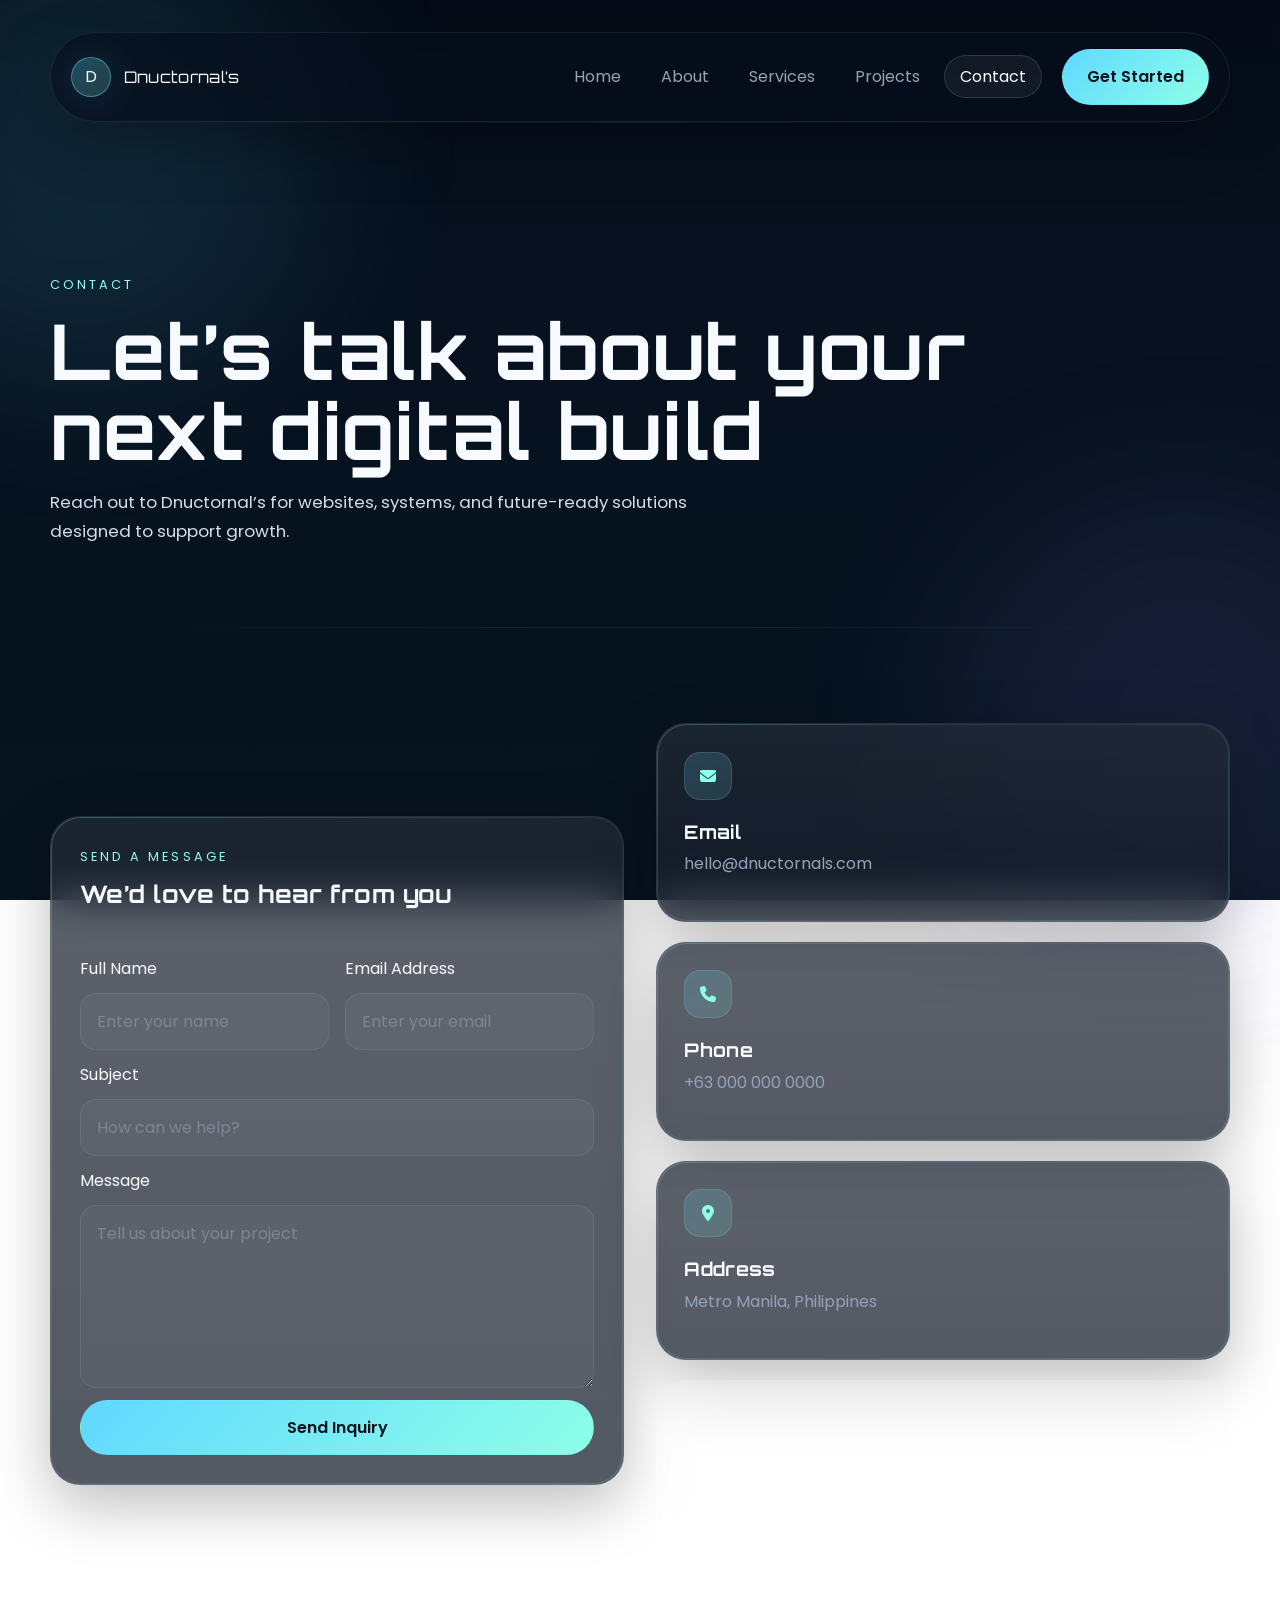
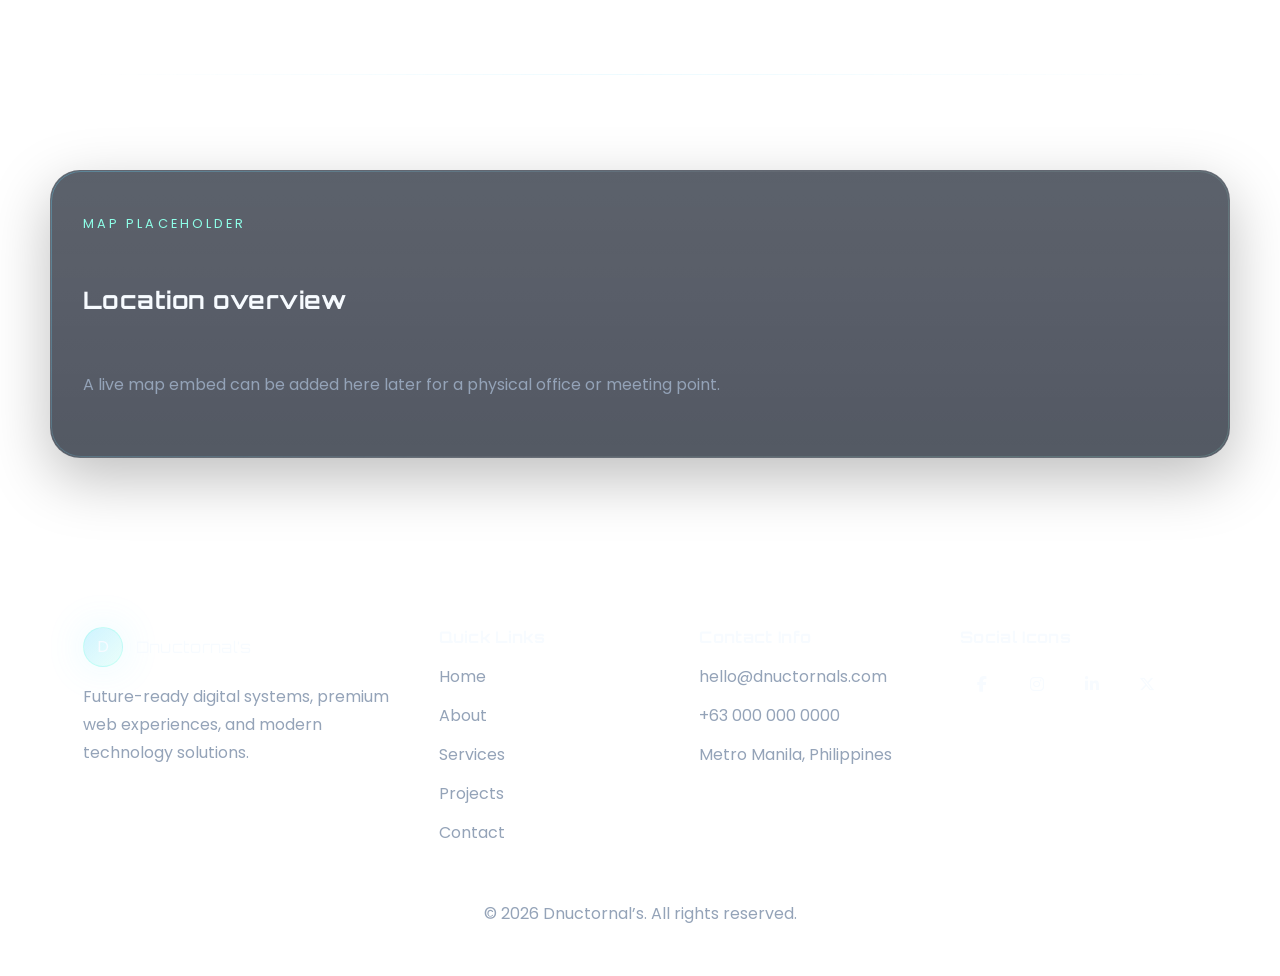
==== contact.html @ 12afb89a "first commit" ====
<!DOCTYPE html>
<html lang="en">
<head>
  <meta charset="UTF-8">
  <meta name="viewport" content="width=device-width, initial-scale=1.0">
  <meta name="description" content="Contact Dnuctornal’s for future-ready web, system, and digital technology solutions.">
  <title>Contact | Dnuctornal’s</title>
  <link rel="preconnect" href="https://fonts.googleapis.com">
  <link rel="preconnect" href="https://fonts.gstatic.com" crossorigin>
  <link href="https://fonts.googleapis.com/css2?family=Orbitron:wght@500;600;700;800&family=Poppins:wght@300;400;500;600;700&display=swap" rel="stylesheet">
  <link rel="stylesheet" href="https://cdnjs.cloudflare.com/ajax/libs/font-awesome/6.5.2/css/all.min.css" crossorigin="anonymous" referrerpolicy="no-referrer">
  <link rel="stylesheet" href="css/style.css">
</head>
<body data-page="contact">
  <div class="site-shell">
    <header class="site-header">
      <nav class="navbar container" aria-label="Primary">
        <a class="brand" href="index.html" aria-label="Dnuctornal’s home">
          <span class="brand-mark">D</span>
          <span class="brand-text">Dnuctornal’s</span>
        </a>
        <button class="nav-toggle" type="button" aria-expanded="false" aria-controls="nav-menu" aria-label="Open menu">
          <span></span>
          <span></span>
          <span></span>
        </button>
        <div class="nav-menu" id="nav-menu">
          <ul class="nav-links">
            <li><a href="index.html" data-nav="home">Home</a></li>
            <li><a href="about.html" data-nav="about">About</a></li>
            <li><a href="services.html" data-nav="services">Services</a></li>
            <li><a href="projects.html" data-nav="projects">Projects</a></li>
            <li><a href="contact.html" data-nav="contact">Contact</a></li>
          </ul>
          <a class="btn btn-primary nav-cta" href="contact.html">Get Started</a>
        </div>
      </nav>
    </header>

    <main>
      <section class="page-hero section">
        <div class="container" data-reveal>
          <p class="eyebrow">Contact</p>
          <h1>Let’s talk about your next digital build</h1>
          <p class="page-intro">
            Reach out to Dnuctornal’s for websites, systems, and future-ready solutions designed to support growth.
          </p>
        </div>
      </section>

      <section class="section">
        <div class="container contact-layout">
          <div class="glass-card contact-panel" data-reveal>
            <div class="section-heading align-left">
              <p class="eyebrow">Send a Message</p>
              <h2>We’d love to hear from you</h2>
            </div>
            <form class="contact-form">
              <div class="form-grid">
                <label>
                  Full Name
                  <input type="text" name="name" placeholder="Enter your name">
                </label>
                <label>
                  Email Address
                  <input type="email" name="email" placeholder="Enter your email">
                </label>
              </div>
              <label>
                Subject
                <input type="text" name="subject" placeholder="How can we help?">
              </label>
              <label>
                Message
                <textarea name="message" rows="6" placeholder="Tell us about your project"></textarea>
              </label>
              <button class="btn btn-primary" type="submit">Send Inquiry</button>
            </form>
          </div>

          <div class="contact-aside">
            <article class="glass-card contact-card" data-reveal>
              <i class="fa-solid fa-envelope"></i>
              <h3>Email</h3>
              <p><a href="mailto:hello@dnuctornals.com">hello@dnuctornals.com</a></p>
            </article>
            <article class="glass-card contact-card" data-reveal>
              <i class="fa-solid fa-phone"></i>
              <h3>Phone</h3>
              <p><a href="tel:+630000000000">+63 000 000 0000</a></p>
            </article>
            <article class="glass-card contact-card" data-reveal>
              <i class="fa-solid fa-location-dot"></i>
              <h3>Address</h3>
              <p>Metro Manila, Philippines</p>
            </article>
            <article class="glass-card contact-card" data-reveal>
              <i class="fa-solid fa-share-nodes"></i>
              <h3>Social Media</h3>
              <div class="social-links">
                <a href="#" aria-label="Facebook"><i class="fa-brands fa-facebook-f"></i></a>
                <a href="#" aria-label="Instagram"><i class="fa-brands fa-instagram"></i></a>
                <a href="#" aria-label="LinkedIn"><i class="fa-brands fa-linkedin-in"></i></a>
                <a href="#" aria-label="X"><i class="fa-brands fa-x-twitter"></i></a>
              </div>
            </article>
          </div>
        </div>
      </section>

      <section class="section">
        <div class="container">
          <div class="glass-card map-placeholder" data-reveal>
            <p class="eyebrow">Map Placeholder</p>
            <h2>Location overview</h2>
            <p>
              A live map embed can be added here later for a physical office or meeting point.
            </p>
          </div>
        </div>
      </section>
    </main>

    <footer class="site-footer">
      <div class="container footer-grid">
        <div>
          <a class="brand footer-brand" href="index.html">
            <span class="brand-mark">D</span>
            <span class="brand-text">Dnuctornal’s</span>
          </a>
          <p class="footer-copy">
            Future-ready digital systems, premium web experiences, and modern technology solutions.
          </p>
        </div>
        <div>
          <h3>Quick Links</h3>
          <ul class="footer-links">
            <li><a href="index.html">Home</a></li>
            <li><a href="about.html">About</a></li>
            <li><a href="services.html">Services</a></li>
            <li><a href="projects.html">Projects</a></li>
            <li><a href="contact.html">Contact</a></li>
          </ul>
        </div>
        <div>
          <h3>Contact Info</h3>
          <ul class="footer-links">
            <li><a href="mailto:hello@dnuctornals.com">hello@dnuctornals.com</a></li>
            <li><a href="tel:+630000000000">+63 000 000 0000</a></li>
            <li>Metro Manila, Philippines</li>
          </ul>
        </div>
        <div>
          <h3>Social Icons</h3>
          <div class="social-links">
            <a href="#" aria-label="Facebook"><i class="fa-brands fa-facebook-f"></i></a>
            <a href="#" aria-label="Instagram"><i class="fa-brands fa-instagram"></i></a>
            <a href="#" aria-label="LinkedIn"><i class="fa-brands fa-linkedin-in"></i></a>
            <a href="#" aria-label="X"><i class="fa-brands fa-x-twitter"></i></a>
          </div>
        </div>
      </div>
      <div class="container footer-bottom">
        <p>&copy; 2026 Dnuctornal’s. All rights reserved.</p>
      </div>
    </footer>
  </div>

  <script src="js/script.js"></script>
</body>
</html>
---- css/style.css ----
:root {
  --bg-primary: #07111f;
  --bg-secondary: #0e1a2e;
  --bg-tertiary: #13243a;
  --bg-panel: rgba(10, 18, 34, 0.72);
  --bg-panel-strong: rgba(7, 14, 28, 0.84);
  --accent-blue: #60d8ff;
  --accent-cyan: #8effe8;
  --accent-gold: #ffd29d;
  --accent-violet: #9c88ff;
  --text-primary: #f7fbff;
  --text-secondary: #d4deea;
  --text-muted: #94a3b8;
  --border-soft: rgba(255, 255, 255, 0.08);
  --border-strong: rgba(96, 216, 255, 0.3);
  --shadow-soft: 0 20px 60px rgba(0, 0, 0, 0.26);
  --shadow-glow: 0 0 40px rgba(96, 216, 255, 0.16);
  --radius-lg: 30px;
  --radius-md: 22px;
  --radius-sm: 16px;
  --container: 1180px;
  --transition: 260ms ease;
  --section-padding: 6rem;
}

*,
*::before,
*::after {
  box-sizing: border-box;
}

html {
  scroll-behavior: smooth;
}

body {
  margin: 0;
  font-family: "Poppins", sans-serif;
  color: var(--text-primary);
  min-height: 100vh;
  background:
    radial-gradient(circle at 12% 12%, rgba(142, 255, 232, 0.08), transparent 0 24%),
    radial-gradient(circle at 88% 12%, rgba(156, 136, 255, 0.12), transparent 0 26%),
    radial-gradient(circle at 60% 92%, rgba(255, 210, 157, 0.06), transparent 0 20%),
    linear-gradient(180deg, #040b16 0%, #07111f 30%, #07131f 100%);
  background-attachment: fixed;
}

body.menu-open {
  overflow: hidden;
}

body.is-scrolled .site-header {
  padding-top: 0.5rem;
}

a {
  color: inherit;
  text-decoration: none;
}

img {
  max-width: 100%;
  display: block;
}

button,
input,
textarea {
  font: inherit;
}

p,
li {
  color: var(--text-muted);
  line-height: 1.75;
}

h1,
h2,
h3,
h4,
.brand-text,
.display-font {
  font-family: "Orbitron", sans-serif;
  letter-spacing: 0.02em;
}

h1,
h2,
h3,
h4,
p {
  margin-top: 0;
}

.site-shell {
  position: relative;
  overflow: clip;
  isolation: isolate;
}

.site-shell::before,
.site-shell::after {
  content: "";
  position: fixed;
  width: 30rem;
  height: 30rem;
  border-radius: 50%;
  filter: blur(90px);
  pointer-events: none;
  z-index: -3;
  opacity: 0.8;
}

.site-shell::before {
  top: -6rem;
  left: -10rem;
  background: rgba(96, 216, 255, 0.14);
}

.site-shell::after {
  right: -9rem;
  bottom: -4rem;
  background: rgba(156, 136, 255, 0.12);
}

.site-bg {
  position: fixed;
  inset: 0;
  pointer-events: none;
  z-index: -2;
  overflow: hidden;
}

.site-bg::before,
.site-bg::after {
  content: "";
  position: absolute;
  inset: 0;
}

.site-bg::before {
  background:
    linear-gradient(rgba(255, 255, 255, 0.028) 1px, transparent 1px),
    linear-gradient(90deg, rgba(255, 255, 255, 0.028) 1px, transparent 1px);
  background-size: 88px 88px;
  mask-image: linear-gradient(180deg, rgba(255, 255, 255, 0.42), transparent 78%);
  opacity: 0.35;
}

.site-bg::after {
  background: linear-gradient(180deg, rgba(255, 255, 255, 0.03), transparent);
  mix-blend-mode: screen;
  opacity: 0.16;
}

.site-noise,
.site-glow {
  position: absolute;
  inset: 0;
}

.site-noise {
  background-image:
    linear-gradient(transparent 96%, rgba(255, 255, 255, 0.03) 100%),
    linear-gradient(90deg, rgba(255, 255, 255, 0.025), transparent 30%, rgba(255, 255, 255, 0.018) 70%, transparent);
  background-size: 100% 4px, 220px 100%;
  opacity: 0.18;
}

.site-glow {
  background:
    radial-gradient(circle at 18% 24%, rgba(142, 255, 232, 0.14), transparent 20%),
    radial-gradient(circle at 78% 18%, rgba(96, 216, 255, 0.13), transparent 22%),
    radial-gradient(circle at 58% 70%, rgba(255, 210, 157, 0.08), transparent 20%);
}

.mesh-glow {
  position: absolute;
  width: var(--glow-size, 18rem);
  height: var(--glow-size, 18rem);
  top: var(--glow-top, auto);
  left: var(--glow-left, auto);
  right: var(--glow-right, auto);
  bottom: var(--glow-bottom, auto);
  border-radius: 50%;
  background: radial-gradient(circle, var(--glow-color, rgba(96, 216, 255, 0.18)), transparent 66%);
  filter: blur(14px);
  opacity: 0.95;
  will-change: transform;
}

.container {
  width: min(calc(100% - 2rem), var(--container));
  margin: 0 auto;
}

.section {
  position: relative;
  padding: var(--section-padding) 0;
}

.section::before {
  content: "";
  position: absolute;
  top: 0;
  left: 50%;
  width: min(100%, 1100px);
  height: 1px;
  transform: translateX(-50%);
  background: linear-gradient(90deg, transparent, rgba(96, 216, 255, 0.16), transparent);
  opacity: 0.7;
}

.section-alt {
  background: linear-gradient(180deg, rgba(255, 255, 255, 0.03), rgba(255, 255, 255, 0));
}

.section-atmosphere {
  position: relative;
  isolation: isolate;
}

.section-atmosphere::after {
  content: "";
  position: absolute;
  inset: 12% 5% auto;
  height: 70%;
  border-radius: 40px;
  background: linear-gradient(180deg, rgba(255, 255, 255, 0.025), transparent);
  border: 1px solid rgba(255, 255, 255, 0.05);
  opacity: 0.55;
  z-index: -1;
}

.page-accent-about .section-atmosphere::after {
  background:
    radial-gradient(circle at 20% 20%, rgba(255, 210, 157, 0.08), transparent 24%),
    linear-gradient(180deg, rgba(255, 255, 255, 0.03), transparent);
}

.page-accent-services .section-atmosphere::after {
  background:
    radial-gradient(circle at 80% 18%, rgba(142, 255, 232, 0.08), transparent 22%),
    linear-gradient(180deg, rgba(255, 255, 255, 0.03), transparent);
}

.page-accent-projects .section-atmosphere::after {
  background:
    radial-gradient(circle at 50% 20%, rgba(156, 136, 255, 0.1), transparent 24%),
    linear-gradient(180deg, rgba(255, 255, 255, 0.03), transparent);
}

.page-accent-contact .section-atmosphere::after {
  background:
    radial-gradient(circle at 15% 24%, rgba(96, 216, 255, 0.08), transparent 22%),
    linear-gradient(180deg, rgba(255, 255, 255, 0.03), transparent);
}

.eyebrow {
  margin: 0 0 0.9rem;
  color: var(--accent-cyan);
  font-size: 0.8rem;
  letter-spacing: 0.24em;
  text-transform: uppercase;
}

.section-heading {
  position: relative;
  max-width: 44rem;
  margin: 0 auto 3rem;
  text-align: center;
}

.section-heading.align-left {
  margin-left: 0;
  margin-right: 0;
  text-align: left;
}

.section-heading h2,
.page-hero h1,
.hero h1 {
  margin-bottom: 1rem;
  line-height: 1.05;
}

.section-heading p:last-child,
.page-intro,
.hero-description {
  color: var(--text-secondary);
}

.page-hero {
  padding-top: 9.5rem;
  padding-bottom: 4rem;
  overflow: hidden;
}

.page-hero h1 {
  max-width: 16ch;
  font-size: clamp(2.7rem, 6vw, 4.9rem);
}

.page-intro {
  max-width: 44rem;
  font-size: 1.05rem;
}

.hero {
  position: relative;
  padding-top: 7rem;
  padding-bottom: 3rem;
  min-height: calc(100vh - 5rem);
}

.hero-grid-overlay,
.hero-atmosphere,
.page-hero-atmosphere {
  position: absolute;
  inset: 0;
  pointer-events: none;
  overflow: hidden;
}

.hero-grid-overlay {
  inset: 5rem 0 0;
}

.hero-atmosphere::before,
.page-hero-atmosphere::before,
.hero-atmosphere::after,
.page-hero-atmosphere::after {
  content: "";
  position: absolute;
  border-radius: 50%;
  filter: blur(40px);
}

.hero-atmosphere::before,
.page-hero-atmosphere::before {
  width: 22rem;
  height: 22rem;
  top: 10%;
  left: 6%;
  background: rgba(142, 255, 232, 0.16);
}

.hero-atmosphere::after,
.page-hero-atmosphere::after {
  width: 30rem;
  height: 30rem;
  right: -4rem;
  top: 12%;
  background: rgba(156, 136, 255, 0.12);
}

.grid-line,
.grid-node,
.hero-beam,
.hero-ring {
  position: absolute;
}

.grid-line {
  height: 1px;
  background: linear-gradient(90deg, transparent, rgba(96, 216, 255, 0.2), transparent);
  box-shadow: 0 0 18px rgba(96, 216, 255, 0.12);
}

.grid-line-one {
  top: 18%;
  left: 4%;
  width: 36rem;
  transform: rotate(-11deg);
}

.grid-line-two {
  top: 32%;
  right: 5%;
  width: 24rem;
  transform: rotate(12deg);
}

.grid-line-three {
  bottom: 16%;
  left: 22%;
  width: 32rem;
  transform: rotate(4deg);
}

.grid-node {
  width: 0.9rem;
  height: 0.9rem;
  border-radius: 50%;
  background: radial-gradient(circle, rgba(142, 255, 232, 1), rgba(142, 255, 232, 0.2) 60%, transparent 70%);
  box-shadow: 0 0 18px rgba(142, 255, 232, 0.26);
  animation: floatPulse 7s ease-in-out infinite;
}

.grid-node-one {
  top: 24%;
  left: 20%;
}

.grid-node-two {
  top: 52%;
  left: 46%;
  animation-delay: 1.5s;
}

.grid-node-three {
  right: 16%;
  bottom: 18%;
  animation-delay: 2.4s;
}

.hero-beam {
  width: 26rem;
  height: 26rem;
  border-radius: 50%;
  border: 1px solid rgba(255, 255, 255, 0.06);
  opacity: 0.42;
}

.hero-beam-one {
  top: 4%;
  right: 10%;
  transform: rotate(16deg);
}

.hero-beam-two {
  width: 18rem;
  height: 18rem;
  bottom: 14%;
  left: 12%;
}

.hero-ring {
  inset: auto;
  width: 42rem;
  height: 42rem;
  left: 50%;
  top: 50%;
  transform: translate(-50%, -50%);
  border-radius: 50%;
  border: 1px solid rgba(255, 255, 255, 0.04);
  opacity: 0.4;
}

.hero-grid,
.split-layout,
.contact-layout,
.hero-command-grid,
.project-card,
.story-layout,
.contact-console {
  display: grid;
  grid-template-columns: repeat(2, minmax(0, 1fr));
  gap: 2rem;
  align-items: center;
}

.hero-copy,
.hero-visual,
.project-card,
.project-content {
  min-width: 0;
}

.hero-copy {
  position: relative;
  z-index: 1;
}

.hero-copy h1 {
  font-size: clamp(3rem, 6.6vw, 5.8rem);
  margin-bottom: 0.8rem;
  max-width: 100%;
}

.hero-tagline {
  color: var(--text-primary);
  font-size: clamp(1.1rem, 3vw, 1.45rem);
  margin-bottom: 1.2rem;
}

.hero-description {
  max-width: 38rem;
  font-size: 1.02rem;
}

.hero-actions {
  display: flex;
  flex-wrap: wrap;
  gap: 1rem;
  margin-top: 2rem;
}

.btn {
  position: relative;
  display: inline-flex;
  align-items: center;
  justify-content: center;
  gap: 0.6rem;
  min-height: 3.25rem;
  padding: 0.9rem 1.5rem;
  border-radius: 999px;
  border: 1px solid transparent;
  font-weight: 600;
  overflow: hidden;
  transition: transform var(--transition), box-shadow var(--transition), border-color var(--transition), background var(--transition), color var(--transition);
}

.btn::before {
  content: "";
  position: absolute;
  inset: 0;
  background: linear-gradient(120deg, transparent, rgba(255, 255, 255, 0.28), transparent);
  transform: translateX(-120%);
  transition: transform 500ms ease;
}

.btn:hover::before,
.btn:focus-visible::before {
  transform: translateX(120%);
}

.btn:hover,
.btn:focus-visible {
  transform: translateY(-2px);
  box-shadow: 0 16px 34px rgba(0, 0, 0, 0.24), 0 0 28px rgba(142, 255, 232, 0.16);
}

.btn-primary {
  background: linear-gradient(135deg, var(--accent-blue), var(--accent-cyan));
  color: #04121d;
}

.btn-secondary {
  background: rgba(255, 255, 255, 0.03);
  border-color: var(--border-strong);
  color: var(--text-primary);
}

.pill-row,
.chip-row {
  display: flex;
  flex-wrap: wrap;
  gap: 0.8rem;
}

.status-pill,
.metric-chip {
  display: inline-flex;
  align-items: center;
  min-height: 2.1rem;
  padding: 0.45rem 0.8rem;
  border-radius: 999px;
  border: 1px solid rgba(96, 216, 255, 0.2);
  background: rgba(255, 255, 255, 0.03);
  color: var(--text-primary);
  font-size: 0.84rem;
}

.status-pill::before {
  content: "";
  width: 0.55rem;
  height: 0.55rem;
  margin-right: 0.5rem;
  border-radius: 50%;
  background: var(--accent-cyan);
  box-shadow: 0 0 14px rgba(142, 255, 232, 0.45);
}

.glass-card,
.spotlight-card,
.dashboard-card,
.accent-panel {
  position: relative;
  background: linear-gradient(180deg, rgba(255, 255, 255, 0.08), rgba(255, 255, 255, 0.03));
  background-color: var(--bg-panel);
  border: 1px solid var(--border-soft);
  backdrop-filter: blur(20px);
  -webkit-backdrop-filter: blur(20px);
  border-radius: var(--radius-lg);
  box-shadow: var(--shadow-soft);
}

.glass-card::before,
.spotlight-card::before,
.dashboard-card::before,
.accent-panel::before {
  content: "";
  position: absolute;
  inset: 0;
  border-radius: inherit;
  padding: 1px;
  background: linear-gradient(135deg, rgba(96, 216, 255, 0.32), rgba(255, 255, 255, 0.05), rgba(142, 255, 232, 0.18));
  -webkit-mask: linear-gradient(#fff 0 0) content-box, linear-gradient(#fff 0 0);
  -webkit-mask-composite: xor;
  mask-composite: exclude;
  pointer-events: none;
}

.spotlight-card {
  background:
    radial-gradient(circle at top left, rgba(255, 210, 157, 0.13), transparent 34%),
    linear-gradient(180deg, rgba(255, 255, 255, 0.09), rgba(255, 255, 255, 0.03));
}

.dashboard-card {
  background:
    linear-gradient(180deg, rgba(7, 14, 28, 0.94), rgba(13, 24, 43, 0.88)),
    linear-gradient(120deg, rgba(255, 255, 255, 0.05), transparent);
}

.accent-panel {
  background:
    radial-gradient(circle at top right, rgba(96, 216, 255, 0.14), transparent 28%),
    linear-gradient(180deg, rgba(255, 255, 255, 0.08), rgba(255, 255, 255, 0.03));
}

.spotlight-card:hover,
.dashboard-card:hover,
.glass-card:hover,
.accent-panel:hover {
  border-color: rgba(96, 216, 255, 0.22);
  box-shadow: var(--shadow-soft), var(--shadow-glow);
}

.site-header {
  position: sticky;
  top: 0;
  z-index: 30;
  padding-top: 1rem;
  transition: padding var(--transition);
}

.navbar {
  display: flex;
  align-items: center;
  justify-content: space-between;
  gap: 1.5rem;
  padding: 1rem 1.25rem;
  background: rgba(7, 14, 28, 0.68);
  border: 1px solid rgba(255, 255, 255, 0.08);
  border-radius: 999px;
  backdrop-filter: blur(18px);
  -webkit-backdrop-filter: blur(18px);
  box-shadow: var(--shadow-soft);
  margin-top: 1rem;
}

.brand {
  display: inline-flex;
  align-items: center;
  gap: 0.8rem;
  flex-shrink: 0;
}

.brand-mark {
  width: 2.5rem;
  height: 2.5rem;
  display: grid;
  place-items: center;
  border-radius: 50%;
  color: var(--text-primary);
  background: linear-gradient(135deg, rgba(96, 216, 255, 0.3), rgba(142, 255, 232, 0.18));
  border: 1px solid rgba(142, 255, 232, 0.35);
  box-shadow: var(--shadow-glow);
}

.brand-text {
  font-size: 1rem;
}

.nav-menu {
  display: flex;
  align-items: center;
  gap: 1.25rem;
}

.nav-links {
  display: flex;
  align-items: center;
  gap: 0.5rem;
  list-style: none;
  margin: 0;
  padding: 0;
}

.nav-links a {
  display: inline-flex;
  align-items: center;
  min-height: 2.7rem;
  padding: 0 1rem;
  border-radius: 999px;
  color: var(--text-muted);
  transition: color var(--transition), background var(--transition), box-shadow var(--transition);
}

.nav-links a:hover,
.nav-links a:focus-visible,
.nav-links a.active {
  color: var(--text-primary);
  background: rgba(255, 255, 255, 0.05);
  box-shadow: inset 0 0 0 1px rgba(96, 216, 255, 0.18);
}

.nav-cta {
  white-space: nowrap;
}

.nav-toggle {
  display: none;
  width: 3rem;
  height: 3rem;
  padding: 0;
  border: 1px solid rgba(96, 216, 255, 0.22);
  border-radius: 50%;
  background: rgba(255, 255, 255, 0.04);
  color: var(--text-primary);
  align-items: center;
  justify-content: center;
  flex-direction: column;
  gap: 0.28rem;
  cursor: pointer;
}

.nav-toggle span {
  width: 1.15rem;
  height: 2px;
  background: var(--text-primary);
  border-radius: 999px;
  transition: transform var(--transition), opacity var(--transition);
}

.nav-menu.open + .nav-toggle span,
.nav-toggle[aria-expanded="true"] span:nth-child(1) {
  transform: translateY(6px) rotate(45deg);
}

.nav-toggle[aria-expanded="true"] span:nth-child(2) {
  opacity: 0;
}

.nav-toggle[aria-expanded="true"] span:nth-child(3) {
  transform: translateY(-6px) rotate(-45deg);
}

.hero-visual {
  min-height: 36rem;
  padding: 1.4rem;
  overflow: hidden;
}

.hero-orb {
  position: absolute;
  border-radius: 50%;
  filter: blur(18px);
}

.hero-orb-one {
  width: 12rem;
  height: 12rem;
  top: 1rem;
  right: 2rem;
  background: rgba(96, 216, 255, 0.26);
}

.hero-orb-two {
  width: 14rem;
  height: 14rem;
  bottom: 1.5rem;
  left: -2rem;
  background: rgba(156, 136, 255, 0.2);
}

.hero-orb-three {
  width: 8rem;
  height: 8rem;
  bottom: 8rem;
  right: 30%;
  background: rgba(255, 210, 157, 0.2);
}

.dashboard-preview {
  position: relative;
  z-index: 1;
  height: 100%;
  min-height: 32rem;
  padding: 1.1rem;
  border-radius: calc(var(--radius-lg) - 6px);
  background:
    linear-gradient(180deg, rgba(6, 13, 26, 0.95), rgba(12, 24, 45, 0.92)),
    linear-gradient(120deg, rgba(255, 255, 255, 0.05), transparent);
  border: 1px solid rgba(255, 255, 255, 0.07);
  overflow: hidden;
}

.preview-top {
  display: flex;
  align-items: center;
  justify-content: space-between;
  gap: 1rem;
}

.preview-top-dots {
  display: flex;
  gap: 0.45rem;
}

.preview-top-dots span {
  width: 0.78rem;
  height: 0.78rem;
  border-radius: 50%;
  background: rgba(255, 255, 255, 0.2);
}

.preview-status {
  display: inline-flex;
  align-items: center;
  gap: 0.5rem;
  padding: 0.4rem 0.8rem;
  border-radius: 999px;
  border: 1px solid rgba(96, 216, 255, 0.16);
  color: var(--text-secondary);
  font-size: 0.75rem;
  letter-spacing: 0.12em;
  text-transform: uppercase;
}

.preview-status::before {
  content: "";
  width: 0.5rem;
  height: 0.5rem;
  border-radius: 50%;
  background: var(--accent-cyan);
  box-shadow: 0 0 12px rgba(142, 255, 232, 0.5);
}

.preview-grid {
  display: grid;
  grid-template-columns: 1.1fr 0.9fr;
  gap: 1rem;
  margin-top: 1rem;
}

.preview-column {
  display: grid;
  gap: 1rem;
}

.preview-panel,
.preview-chart,
.preview-list,
.command-center-panel,
.service-visual,
.project-frame,
.console-map,
.contact-signal {
  border-radius: 1.35rem;
  border: 1px solid rgba(255, 255, 255, 0.08);
  background: linear-gradient(180deg, rgba(255, 255, 255, 0.05), rgba(255, 255, 255, 0.03));
  padding: 1.1rem;
  min-height: 100%;
}

.preview-panel strong,
.stat-card strong,
.kpi-card strong,
.counter-value,
.timeline-year,
.command-stat strong,
.service-diagram strong,
.project-number {
  display: block;
  color: var(--text-primary);
  font-family: "Orbitron", sans-serif;
}

.preview-panel {
  display: grid;
  gap: 0.45rem;
}

.preview-panel p,
.command-stat p,
.timeline-copy p,
.service-diagram p,
.console-log p {
  margin-bottom: 0;
}

.preview-panel strong {
  font-size: 2.2rem;
}

.preview-panel small,
.preview-kicker,
.mini-label,
.timeline-copy small,
.metric-label {
  color: var(--text-muted);
  font-size: 0.78rem;
  letter-spacing: 0.1em;
  text-transform: uppercase;
}

.preview-chart {
  display: grid;
  align-content: space-between;
  min-height: 12rem;
  background:
    linear-gradient(180deg, rgba(142, 255, 232, 0.15), transparent),
    linear-gradient(120deg, rgba(255, 255, 255, 0.04), rgba(255, 255, 255, 0.02));
}

.chart-waves {
  position: relative;
  height: 6.5rem;
  border-radius: 1rem;
  overflow: hidden;
  background:
    linear-gradient(180deg, rgba(255, 255, 255, 0.03), transparent),
    linear-gradient(90deg, rgba(255, 255, 255, 0.04) 1px, transparent 1px);
  background-size: auto, 24px 100%;
}

.chart-waves::before,
.chart-waves::after {
  content: "";
  position: absolute;
  inset: auto 0 0;
  height: 70%;
  border-radius: 50% 50% 0 0;
}

.chart-waves::before {
  background: linear-gradient(180deg, rgba(96, 216, 255, 0.5), rgba(96, 216, 255, 0));
  clip-path: polygon(0 82%, 16% 58%, 32% 68%, 48% 30%, 64% 52%, 80% 20%, 100% 44%, 100% 100%, 0 100%);
}

.chart-waves::after {
  background: linear-gradient(180deg, rgba(142, 255, 232, 0.38), rgba(142, 255, 232, 0));
  clip-path: polygon(0 76%, 20% 66%, 40% 40%, 60% 60%, 80% 28%, 100% 36%, 100% 100%, 0 100%);
}

.preview-list {
  display: grid;
  gap: 0.85rem;
}

.preview-list span,
.signal-line,
.progress-line span {
  display: block;
  height: 0.72rem;
  border-radius: 999px;
  background: linear-gradient(90deg, rgba(96, 216, 255, 0.92), rgba(255, 255, 255, 0.08));
}

.preview-metrics,
.metric-data-grid,
.mini-metric-grid,
.contact-metric-grid {
  display: grid;
  grid-template-columns: repeat(3, minmax(0, 1fr));
  gap: 0.85rem;
  margin-top: 1rem;
}

.preview-metrics div,
.metric-data-grid div,
.mini-metric-grid div,
.contact-metric-grid article {
  padding: 0.9rem 1rem;
  border-radius: 1rem;
  border: 1px solid rgba(255, 255, 255, 0.06);
  background: rgba(255, 255, 255, 0.025);
}

.preview-metrics span,
.metric-data-grid span,
.mini-metric-grid span,
.contact-metric-grid span {
  display: block;
  margin-bottom: 0.3rem;
  color: var(--text-muted);
  font-size: 0.75rem;
  letter-spacing: 0.08em;
  text-transform: uppercase;
}

.preview-metrics strong,
.metric-data-grid strong,
.mini-metric-grid strong,
.contact-metric-grid strong {
  color: var(--text-primary);
  font-family: "Orbitron", sans-serif;
  font-size: 1rem;
}

.hero-bottom-band {
  margin-top: 2rem;
  display: grid;
  grid-template-columns: 1.2fr 0.8fr;
  gap: 1.25rem;
}

.signal-panel,
.hero-side-stack {
  padding: 1.35rem;
}

.signal-panel {
  display: grid;
  gap: 1rem;
}

.signal-head,
.service-panel-head,
.case-study-head,
.console-header {
  display: flex;
  align-items: center;
  justify-content: space-between;
  gap: 1rem;
}

.signal-grid {
  display: grid;
  grid-template-columns: repeat(3, minmax(0, 1fr));
  gap: 0.85rem;
}

.signal-card {
  padding: 1rem;
  border-radius: 1rem;
  background: rgba(255, 255, 255, 0.03);
  border: 1px solid rgba(255, 255, 255, 0.06);
}

.signal-card strong {
  display: block;
  margin-bottom: 0.35rem;
  font-family: "Orbitron", sans-serif;
}

.hero-side-stack {
  display: grid;
  gap: 0.85rem;
}

.hero-side-stack article {
  padding: 1rem 1.1rem;
  border-radius: 1rem;
  background: rgba(255, 255, 255, 0.03);
  border: 1px solid rgba(255, 255, 255, 0.06);
}

.stats-section {
  padding-top: 2rem;
}

.stats-strip {
  display: grid;
  grid-template-columns: repeat(4, minmax(0, 1fr));
  gap: 1.25rem;
}

.stat-card,
.info-card,
.service-card,
.feature-card,
.process-card,
.contact-card,
.cta-panel,
.map-placeholder,
.stat-stack,
.project-card,
.command-center-band,
.marquee-shell,
.timeline-panel,
.brand-story-card,
.milestone-card,
.project-summary-card,
.console-panel,
.case-study-panel,
.partner-wall {
  padding: 1.7rem;
  transition: transform var(--transition), border-color var(--transition), box-shadow var(--transition);
}

.stat-card {
  overflow: hidden;
}

.stat-card strong {
  margin-bottom: 0.55rem;
  font-size: clamp(2rem, 4vw, 2.7rem);
}

.stat-card em {
  display: block;
  margin-bottom: 0.55rem;
  color: var(--text-primary);
  font-style: normal;
  font-size: 0.9rem;
}

.stat-label {
  margin-bottom: 0.8rem;
  color: var(--accent-cyan);
  font-size: 0.78rem;
  letter-spacing: 0.18em;
  text-transform: uppercase;
}

.counter-line {
  display: block;
  width: 0;
  height: 2px;
  margin-top: 1rem;
  background: linear-gradient(90deg, var(--accent-blue), transparent);
  transition: width 900ms ease;
}

.is-active .counter-line,
.stat-card.is-active .counter-line {
  width: 100%;
}

.card-grid {
  display: grid;
  gap: 1.5rem;
}

.two-col {
  grid-template-columns: repeat(2, minmax(0, 1fr));
}

.three-col {
  grid-template-columns: repeat(3, minmax(0, 1fr));
}

.four-col {
  grid-template-columns: repeat(4, minmax(0, 1fr));
}

.reveal-group > * {
  --reveal-delay: 0ms;
}

.reveal-group > *:nth-child(1) {
  --reveal-delay: 0ms;
}

.reveal-group > *:nth-child(2) {
  --reveal-delay: 90ms;
}

.reveal-group > *:nth-child(3) {
  --reveal-delay: 180ms;
}

.reveal-group > *:nth-child(4) {
  --reveal-delay: 270ms;
}

.reveal-group > *:nth-child(5) {
  --reveal-delay: 360ms;
}

.reveal-group > *:nth-child(6) {
  --reveal-delay: 450ms;
}

.about-preview-grid {
  display: grid;
  grid-template-columns: 1.2fr 1fr 1fr;
  gap: 1.5rem;
}

.info-card:hover,
.service-card:hover,
.feature-card:hover,
.process-card:hover,
.contact-card:hover,
.project-card:hover,
.brand-story-card:hover,
.milestone-card:hover,
.timeline-panel:hover,
.partner-wall:hover,
.case-study-panel:hover,
.command-center-band:hover {
  transform: translateY(-6px);
}

.service-card i,
.feature-card i,
.contact-card i,
.contact-chip i {
  display: inline-grid;
  place-items: center;
  width: 3rem;
  height: 3rem;
  border-radius: 1rem;
  margin-bottom: 1.25rem;
  background: linear-gradient(135deg, rgba(96, 216, 255, 0.18), rgba(142, 255, 232, 0.12));
  color: var(--accent-cyan);
  box-shadow: inset 0 0 0 1px rgba(142, 255, 232, 0.14);
}

.command-center-band,
.partner-wall,
.timeline-panel,
.console-panel,
.case-study-panel {
  overflow: hidden;
}

.command-center-band {
  display: grid;
  gap: 1.5rem;
}

.hero-command-grid {
  align-items: stretch;
}

.command-stat-grid {
  display: grid;
  grid-template-columns: repeat(3, minmax(0, 1fr));
  gap: 1rem;
}

.command-stat {
  padding: 1rem;
  border-radius: 1rem;
  background: rgba(255, 255, 255, 0.03);
  border: 1px solid rgba(255, 255, 255, 0.06);
}

.command-visual {
  min-height: 18rem;
  border-radius: 1.5rem;
  border: 1px solid rgba(255, 255, 255, 0.08);
  background:
    radial-gradient(circle at 18% 18%, rgba(96, 216, 255, 0.18), transparent 22%),
    linear-gradient(180deg, rgba(255, 255, 255, 0.04), rgba(255, 255, 255, 0.02));
  padding: 1.2rem;
}

.command-grid {
  display: grid;
  grid-template-columns: 1.1fr 0.9fr;
  gap: 1rem;
  height: 100%;
}

.command-chart {
  position: relative;
  border-radius: 1.2rem;
  background: rgba(255, 255, 255, 0.03);
  overflow: hidden;
}

.command-chart::before {
  content: "";
  position: absolute;
  inset: 0;
  background:
    linear-gradient(transparent 95%, rgba(255, 255, 255, 0.04) 100%),
    linear-gradient(90deg, rgba(255, 255, 255, 0.04) 1px, transparent 1px);
  background-size: 100% 32px, 32px 100%;
}

.command-chart::after {
  content: "";
  position: absolute;
  inset: auto 1rem 1rem;
  height: 58%;
  background: linear-gradient(180deg, rgba(142, 255, 232, 0.45), rgba(142, 255, 232, 0));
  clip-path: polygon(0 80%, 18% 60%, 36% 66%, 54% 26%, 72% 38%, 100% 14%, 100% 100%, 0 100%);
}

.command-feed {
  display: grid;
  gap: 0.8rem;
}

.command-feed article {
  padding: 0.9rem 1rem;
  border-radius: 1rem;
  background: rgba(255, 255, 255, 0.03);
  border: 1px solid rgba(255, 255, 255, 0.06);
}

.marquee-shell {
  padding: 1rem 0;
  overflow: hidden;
}

.marquee-track {
  display: flex;
  gap: 1rem;
  width: max-content;
  animation: marqueeMove 24s linear infinite;
}

.marquee-item {
  display: inline-flex;
  align-items: center;
  gap: 0.8rem;
  min-width: 19rem;
  padding: 1rem 1.25rem;
  border-radius: 999px;
  background: rgba(255, 255, 255, 0.03);
  border: 1px solid rgba(255, 255, 255, 0.07);
}

.marquee-item strong {
  color: var(--text-primary);
  font-family: "Orbitron", sans-serif;
}

.timeline-layout {
  display: grid;
  grid-template-columns: 0.95fr 1.05fr;
  gap: 1.5rem;
  align-items: start;
}

.timeline-list {
  display: grid;
  gap: 1rem;
}

.timeline-item {
  position: relative;
  display: grid;
  grid-template-columns: auto 1fr;
  gap: 1rem;
  padding: 1.2rem;
  border-radius: 1.2rem;
  background: rgba(255, 255, 255, 0.03);
  border: 1px solid rgba(255, 255, 255, 0.06);
}

.timeline-item::before {
  content: "";
  position: absolute;
  top: 1rem;
  bottom: -1rem;
  left: 2rem;
  width: 1px;
  background: linear-gradient(180deg, rgba(96, 216, 255, 0.4), transparent);
}

.timeline-item:last-child::before {
  display: none;
}

.timeline-year {
  display: inline-grid;
  place-items: center;
  width: 4rem;
  height: 4rem;
  border-radius: 1.2rem;
  border: 1px solid rgba(96, 216, 255, 0.2);
  background: rgba(255, 255, 255, 0.04);
  font-size: 0.92rem;
}

.timeline-visual {
  min-height: 100%;
  border-radius: 1.5rem;
  border: 1px solid rgba(255, 255, 255, 0.08);
  background:
    radial-gradient(circle at 24% 24%, rgba(255, 210, 157, 0.14), transparent 22%),
    linear-gradient(180deg, rgba(255, 255, 255, 0.04), rgba(255, 255, 255, 0.02));
  padding: 1.4rem;
}

.timeline-orbits {
  position: relative;
  min-height: 20rem;
  border-radius: 1.2rem;
  overflow: hidden;
  background:
    radial-gradient(circle at center, rgba(96, 216, 255, 0.08), transparent 42%),
    linear-gradient(180deg, rgba(255, 255, 255, 0.03), transparent);
}

.timeline-orbits span {
  position: absolute;
  border-radius: 50%;
  border: 1px solid rgba(255, 255, 255, 0.1);
}

.timeline-orbits span:nth-child(1) {
  width: 22rem;
  height: 22rem;
  top: 50%;
  left: 50%;
  transform: translate(-50%, -50%);
}

.timeline-orbits span:nth-child(2) {
  width: 14rem;
  height: 14rem;
  top: 50%;
  left: 50%;
  transform: translate(-50%, -50%);
}

.timeline-orbits span:nth-child(3) {
  width: 6rem;
  height: 6rem;
  top: 50%;
  left: 50%;
  transform: translate(-50%, -50%);
  background: rgba(96, 216, 255, 0.16);
}

.story-layout {
  align-items: stretch;
}

.brand-story-card {
  display: grid;
  gap: 1.25rem;
}

.brand-story-grid {
  display: grid;
  grid-template-columns: repeat(2, minmax(0, 1fr));
  gap: 1rem;
}

.story-block {
  padding: 1rem 1.1rem;
  border-radius: 1rem;
  background: rgba(255, 255, 255, 0.03);
  border: 1px solid rgba(255, 255, 255, 0.06);
}

.milestone-grid {
  display: grid;
  gap: 1rem;
}

.milestone-card {
  display: grid;
  grid-template-columns: auto 1fr;
  gap: 1rem;
  align-items: start;
}

.milestone-number {
  display: inline-grid;
  place-items: center;
  width: 3.8rem;
  height: 3.8rem;
  border-radius: 1.2rem;
  background: rgba(255, 255, 255, 0.04);
  border: 1px solid rgba(255, 255, 255, 0.08);
  font-family: "Orbitron", sans-serif;
}

.process-grid {
  display: grid;
  grid-template-columns: repeat(4, minmax(0, 1fr));
  gap: 1.5rem;
}

.process-card span {
  display: inline-flex;
  margin-bottom: 1rem;
  color: var(--accent-cyan);
  font-family: "Orbitron", sans-serif;
}

.service-panel-grid {
  display: grid;
  gap: 1.5rem;
}

.service-showcase {
  display: grid;
  gap: 1.25rem;
}

.service-capability-grid {
  display: grid;
  grid-template-columns: repeat(3, minmax(0, 1fr));
  gap: 1.5rem;
}

.service-card {
  display: grid;
  gap: 1rem;
}

.service-visual {
  min-height: 10rem;
  padding: 1rem;
  overflow: hidden;
}

.service-visual.web {
  background:
    radial-gradient(circle at 20% 20%, rgba(96, 216, 255, 0.18), transparent 24%),
    linear-gradient(180deg, rgba(255, 255, 255, 0.04), rgba(255, 255, 255, 0.02));
}

.service-visual.systems {
  background:
    radial-gradient(circle at 80% 18%, rgba(156, 136, 255, 0.16), transparent 24%),
    linear-gradient(180deg, rgba(255, 255, 255, 0.04), rgba(255, 255, 255, 0.02));
}

.service-visual.design {
  background:
    radial-gradient(circle at 50% 18%, rgba(255, 210, 157, 0.16), transparent 24%),
    linear-gradient(180deg, rgba(255, 255, 255, 0.04), rgba(255, 255, 255, 0.02));
}

.service-visual.data {
  background:
    radial-gradient(circle at 30% 80%, rgba(142, 255, 232, 0.16), transparent 24%),
    linear-gradient(180deg, rgba(255, 255, 255, 0.04), rgba(255, 255, 255, 0.02));
}

.service-visual.cloud {
  background:
    radial-gradient(circle at 78% 78%, rgba(96, 216, 255, 0.16), transparent 24%),
    linear-gradient(180deg, rgba(255, 255, 255, 0.04), rgba(255, 255, 255, 0.02));
}

.service-visual.support {
  background:
    radial-gradient(circle at center, rgba(255, 210, 157, 0.14), transparent 24%),
    linear-gradient(180deg, rgba(255, 255, 255, 0.04), rgba(255, 255, 255, 0.02));
}

.service-visual .diagram-lines,
.service-visual .diagram-grid,
.service-visual .diagram-points {
  height: 100%;
  border-radius: 1rem;
}

.diagram-lines {
  position: relative;
  background:
    linear-gradient(90deg, rgba(255, 255, 255, 0.04) 1px, transparent 1px),
    linear-gradient(180deg, rgba(255, 255, 255, 0.04) 1px, transparent 1px);
  background-size: 24px 100%, 100% 24px;
}

.diagram-lines::before,
.diagram-lines::after {
  content: "";
  position: absolute;
  border-radius: 999px;
  background: linear-gradient(90deg, rgba(96, 216, 255, 0.95), rgba(142, 255, 232, 0.3));
}

.diagram-lines::before {
  width: 70%;
  height: 0.65rem;
  top: 26%;
  left: 14%;
}

.diagram-lines::after {
  width: 50%;
  height: 0.65rem;
  top: 56%;
  left: 28%;
}

.diagram-grid {
  position: relative;
  background:
    linear-gradient(rgba(255, 255, 255, 0.04) 1px, transparent 1px),
    linear-gradient(90deg, rgba(255, 255, 255, 0.04) 1px, transparent 1px);
  background-size: 32px 32px;
}

.diagram-grid::before,
.diagram-grid::after {
  content: "";
  position: absolute;
  border-radius: 50%;
}

.diagram-grid::before {
  width: 5rem;
  height: 5rem;
  top: 20%;
  left: 18%;
  background: radial-gradient(circle, rgba(96, 216, 255, 0.45), transparent 68%);
}

.diagram-grid::after {
  width: 4rem;
  height: 4rem;
  right: 18%;
  bottom: 18%;
  background: radial-gradient(circle, rgba(156, 136, 255, 0.4), transparent 70%);
}

.diagram-points {
  position: relative;
}

.diagram-points span {
  position: absolute;
  width: 0.8rem;
  height: 0.8rem;
  border-radius: 50%;
  background: var(--accent-cyan);
  box-shadow: 0 0 14px rgba(142, 255, 232, 0.4);
}

.diagram-points span:nth-child(1) {
  top: 20%;
  left: 24%;
}

.diagram-points span:nth-child(2) {
  top: 48%;
  left: 46%;
}

.diagram-points span:nth-child(3) {
  right: 20%;
  bottom: 24%;
}

.service-diagram {
  display: grid;
  gap: 0.8rem;
  padding: 1rem;
  border-radius: 1rem;
  background: rgba(255, 255, 255, 0.03);
  border: 1px solid rgba(255, 255, 255, 0.06);
}

.service-diagram strong {
  font-size: 1.25rem;
}

.filter-bar {
  display: flex;
  flex-wrap: wrap;
  gap: 0.85rem;
  padding: 1rem;
  margin-bottom: 1.8rem;
}

.filter-chip {
  border: 1px solid rgba(255, 255, 255, 0.08);
  background: rgba(255, 255, 255, 0.03);
  color: var(--text-muted);
  border-radius: 999px;
  padding: 0.75rem 1rem;
  cursor: pointer;
  transition: var(--transition);
}

.filter-chip.active,
.filter-chip:hover {
  color: var(--text-primary);
  border-color: rgba(96, 216, 255, 0.26);
  box-shadow: var(--shadow-glow);
}

.project-card {
  display: grid;
  grid-template-columns: 1.02fr 1fr;
  gap: 1.25rem;
  align-items: stretch;
}

.project-media,
.innovation-visual,
.map-placeholder,
.placeholder-art,
.project-frame,
.project-summary-media {
  min-height: 16rem;
}

.project-media,
.innovation-visual,
.project-frame,
.console-map,
.project-summary-media {
  border-radius: 1.3rem;
  border: 1px solid rgba(255, 255, 255, 0.08);
  background-color: #0d1528;
  overflow: hidden;
}

.project-media-one,
.project-frame-one {
  background:
    linear-gradient(145deg, rgba(96, 216, 255, 0.22), transparent),
    linear-gradient(45deg, rgba(156, 136, 255, 0.24), rgba(17, 24, 45, 0.82));
}

.project-media-two,
.project-frame-two {
  background:
    radial-gradient(circle at top right, rgba(142, 255, 232, 0.2), transparent 35%),
    linear-gradient(135deg, rgba(96, 216, 255, 0.18), rgba(10, 15, 31, 0.95));
}

.project-media-three,
.project-frame-three {
  background:
    linear-gradient(135deg, rgba(156, 136, 255, 0.28), transparent),
    linear-gradient(180deg, rgba(96, 216, 255, 0.16), rgba(17, 24, 45, 0.88));
}

.project-media-four,
.project-frame-four {
  background:
    radial-gradient(circle at bottom left, rgba(96, 216, 255, 0.24), transparent 30%),
    linear-gradient(155deg, rgba(142, 255, 232, 0.12), rgba(10, 15, 31, 0.96));
}

.project-frame {
  position: relative;
  padding: 1rem;
}

.frame-bars,
.frame-panels {
  display: grid;
  gap: 0.75rem;
}

.frame-bars span {
  display: block;
  height: 0.7rem;
  border-radius: 999px;
  background: linear-gradient(90deg, rgba(96, 216, 255, 0.92), rgba(255, 255, 255, 0.08));
}

.frame-bars span:nth-child(2) {
  width: 78%;
}

.frame-bars span:nth-child(3) {
  width: 54%;
}

.frame-panels {
  margin-top: 1rem;
  grid-template-columns: 1.15fr 0.85fr;
  height: calc(100% - 4rem);
}

.frame-panel {
  border-radius: 1rem;
  border: 1px solid rgba(255, 255, 255, 0.08);
  background: rgba(255, 255, 255, 0.04);
}

.frame-panel.chart {
  position: relative;
  overflow: hidden;
}

.frame-panel.chart::before {
  content: "";
  position: absolute;
  inset: auto 0 0;
  height: 70%;
  background: linear-gradient(180deg, rgba(142, 255, 232, 0.4), rgba(142, 255, 232, 0));
  clip-path: polygon(0 78%, 18% 68%, 38% 44%, 58% 54%, 78% 28%, 100% 38%, 100% 100%, 0 100%);
}

.frame-panel.stack {
  display: grid;
  gap: 0.65rem;
  padding: 0.85rem;
}

.frame-panel.stack span {
  display: block;
  height: 0.7rem;
  border-radius: 999px;
  background: rgba(255, 255, 255, 0.16);
}

.project-content {
  display: flex;
  flex-direction: column;
  justify-content: flex-start;
  gap: 0.9rem;
}

.project-metrics {
  display: flex;
  flex-wrap: wrap;
  gap: 0.65rem;
  margin: 0;
}

.metric-data-grid {
  margin: 0;
  align-items: stretch;
}

.metric-data-grid div {
  display: flex;
  flex-direction: column;
  justify-content: space-between;
}

.metric-bars {
  display: grid;
  gap: 0.7rem;
  margin: 0;
}

.metric-bars span {
  display: block;
  position: relative;
  height: 0.55rem;
  border-radius: 999px;
  overflow: hidden;
  background: rgba(255, 255, 255, 0.08);
}

.metric-bars span::before {
  content: "";
  position: absolute;
  inset: 0 auto 0 0;
  width: var(--metric-width, 70%);
  border-radius: inherit;
  background: linear-gradient(90deg, rgba(96, 216, 255, 0.92), rgba(142, 255, 232, 0.46));
  box-shadow: 0 0 18px rgba(96, 216, 255, 0.2);
}

.project-content > .btn {
  width: 100%;
  margin-top: auto;
}

.project-summary-grid {
  display: grid;
  grid-template-columns: 1.08fr 0.92fr;
  gap: 1.5rem;
}

.project-summary-media {
  padding: 1.1rem;
}

.project-summary-card {
  display: grid;
  gap: 1rem;
}

.project-number {
  font-size: clamp(2.2rem, 4vw, 3rem);
}

.partner-wall {
  display: grid;
  gap: 1rem;
}

.partner-grid {
  display: grid;
  grid-template-columns: repeat(4, minmax(0, 1fr));
  gap: 0.9rem;
}

.partner-grid span {
  display: grid;
  place-items: center;
  min-height: 5rem;
  border-radius: 1rem;
  border: 1px solid rgba(255, 255, 255, 0.08);
  background: rgba(255, 255, 255, 0.03);
  color: var(--text-secondary);
  letter-spacing: 0.14em;
  text-transform: uppercase;
  font-size: 0.72rem;
}

.stat-stack,
.contact-aside {
  display: grid;
  gap: 1.25rem;
}

.stat-stack article {
  padding: 0.45rem 0;
  border-bottom: 1px solid rgba(255, 255, 255, 0.06);
}

.stat-stack article:last-child {
  border-bottom: 0;
}

.stat-stack strong {
  display: inline-block;
  margin-bottom: 0.5rem;
  color: var(--text-primary);
  font-family: "Orbitron", sans-serif;
}

.placeholder-art {
  position: relative;
  overflow: hidden;
  border-radius: inherit;
  background:
    radial-gradient(circle at 20% 20%, rgba(142, 255, 232, 0.22), transparent 26%),
    radial-gradient(circle at 80% 40%, rgba(96, 216, 255, 0.22), transparent 26%),
    linear-gradient(180deg, rgba(17, 24, 45, 0.98), rgba(8, 15, 28, 0.9));
}

.placeholder-art span {
  position: absolute;
  border-radius: 50%;
  border: 1px solid rgba(255, 255, 255, 0.12);
}

.placeholder-art span:nth-child(1) {
  width: 18rem;
  height: 18rem;
  top: 50%;
  left: 50%;
  transform: translate(-50%, -50%);
}

.placeholder-art span:nth-child(2) {
  width: 12rem;
  height: 12rem;
  top: 50%;
  left: 50%;
  transform: translate(-50%, -50%);
}

.placeholder-art span:nth-child(3) {
  width: 6rem;
  height: 6rem;
  top: 50%;
  left: 50%;
  transform: translate(-50%, -50%);
  background: rgba(96, 216, 255, 0.16);
}

.contact-console {
  align-items: stretch;
}

.contact-panel,
.console-panel {
  padding: 1.8rem;
}

.contact-form,
.contact-form label {
  display: grid;
  gap: 0.75rem;
}

.form-grid {
  display: grid;
  grid-template-columns: repeat(2, minmax(0, 1fr));
  gap: 1rem;
}

.contact-form input,
.contact-form textarea {
  width: 100%;
  border: 1px solid rgba(255, 255, 255, 0.08);
  background: rgba(255, 255, 255, 0.03);
  color: var(--text-primary);
  border-radius: 1rem;
  padding: 0.95rem 1rem;
  outline: none;
  transition: border-color var(--transition), box-shadow var(--transition);
}

.contact-form input::placeholder,
.contact-form textarea::placeholder {
  color: #7d8794;
}

.contact-form input:focus,
.contact-form textarea:focus {
  border-color: rgba(96, 216, 255, 0.28);
  box-shadow: 0 0 0 4px rgba(96, 216, 255, 0.08);
}

.contact-chip-grid {
  display: grid;
  gap: 1rem;
}

.contact-chip {
  display: grid;
  grid-template-columns: auto 1fr;
  gap: 1rem;
  align-items: center;
  padding: 1rem 1.1rem;
  border-radius: 1rem;
  background: rgba(255, 255, 255, 0.03);
  border: 1px solid rgba(255, 255, 255, 0.06);
}

.contact-card h3 {
  margin-bottom: 0.4rem;
}

.console-panel {
  display: grid;
  gap: 1rem;
}

.console-map {
  min-height: 16rem;
  padding: 1rem;
  background:
    radial-gradient(circle at 40% 30%, rgba(96, 216, 255, 0.12), transparent 20%),
    linear-gradient(180deg, rgba(255, 255, 255, 0.04), rgba(255, 255, 255, 0.02));
}

.map-grid {
  position: relative;
  height: 100%;
  border-radius: 1rem;
  background:
    linear-gradient(rgba(255, 255, 255, 0.05) 1px, transparent 1px),
    linear-gradient(90deg, rgba(255, 255, 255, 0.05) 1px, transparent 1px);
  background-size: 32px 32px;
}

.map-route {
  position: absolute;
  inset: 18% 18% auto;
  height: 54%;
  border-radius: 999px;
  border: 1px dashed rgba(96, 216, 255, 0.3);
}

.map-node {
  position: absolute;
  width: 0.9rem;
  height: 0.9rem;
  border-radius: 50%;
  background: var(--accent-cyan);
  box-shadow: 0 0 16px rgba(142, 255, 232, 0.42);
}

.map-node.origin {
  left: 20%;
  top: 56%;
}

.map-node.hub {
  left: 48%;
  top: 36%;
}

.map-node.target {
  right: 18%;
  top: 60%;
}

.console-log {
  display: grid;
  gap: 0.8rem;
}

.console-log article {
  padding: 0.9rem 1rem;
  border-radius: 1rem;
  background: rgba(255, 255, 255, 0.03);
  border: 1px solid rgba(255, 255, 255, 0.06);
}

.map-placeholder {
  padding: 2rem;
  display: grid;
  gap: 1rem;
  min-height: 18rem;
  align-items: center;
}

.contact-signal {
  min-height: 12rem;
  display: grid;
  gap: 0.8rem;
}

.progress-line {
  display: grid;
  gap: 0.5rem;
}

.progress-line span {
  width: 100%;
}

.progress-line span:nth-child(2) {
  width: 78%;
}

.progress-line span:nth-child(3) {
  width: 62%;
}

.site-footer {
  padding: 1.5rem 0 2rem;
}

.footer-grid {
  display: grid;
  grid-template-columns: 1.4fr 1fr 1fr 1fr;
  gap: 1.5rem;
  padding: 2rem;
  margin-top: 1rem;
  border-radius: var(--radius-lg);
  background: rgba(255, 255, 255, 0.03);
  border: 1px solid rgba(255, 255, 255, 0.06);
}

.footer-brand {
  margin-bottom: 1rem;
}

.footer-grid h3 {
  font-size: 1rem;
  margin-bottom: 1rem;
}

.footer-links {
  list-style: none;
  margin: 0;
  padding: 0;
  display: grid;
  gap: 0.7rem;
}

.footer-links a,
.footer-links li {
  color: var(--text-muted);
}

.footer-links a:hover {
  color: var(--accent-cyan);
}

.footer-copy {
  max-width: 20rem;
}

.social-links {
  display: flex;
  flex-wrap: wrap;
  gap: 0.75rem;
}

.social-links a {
  width: 2.7rem;
  height: 2.7rem;
  display: grid;
  place-items: center;
  border-radius: 50%;
  border: 1px solid rgba(255, 255, 255, 0.08);
  background: rgba(255, 255, 255, 0.04);
  color: var(--text-primary);
  transition: transform var(--transition), border-color var(--transition), box-shadow var(--transition);
}

.social-links a:hover {
  transform: translateY(-2px);
  border-color: rgba(96, 216, 255, 0.26);
  box-shadow: var(--shadow-glow);
}

.footer-bottom {
  text-align: center;
  padding-top: 1.2rem;
}

.js [data-reveal] {
  opacity: 0;
  transform: translate3d(0, 24px, 0) scale(0.98);
  filter: blur(8px);
  transition:
    opacity 780ms ease,
    transform 780ms ease,
    filter 780ms ease;
  transition-delay: var(--reveal-delay, 0ms);
}

.js [data-reveal="left"] {
  transform: translate3d(-28px, 0, 0) scale(0.98);
}

.js [data-reveal="right"] {
  transform: translate3d(28px, 0, 0) scale(0.98);
}

.js [data-reveal="up"] {
  transform: translate3d(0, 32px, 0) scale(0.98);
}

.js [data-reveal="zoom"] {
  transform: scale(0.94);
}

.js [data-reveal].revealed {
  opacity: 1;
  transform: translate3d(0, 0, 0) scale(1);
  filter: blur(0);
}

[data-parallax],
[data-parallax-group] [data-parallax-layer] {
  will-change: transform;
}

@keyframes floatPulse {
  0%,
  100% {
    transform: translateY(0) scale(1);
    opacity: 0.72;
  }

  50% {
    transform: translateY(-8px) scale(1.08);
    opacity: 1;
  }
}

@keyframes marqueeMove {
  0% {
    transform: translateX(0);
  }

  100% {
    transform: translateX(-50%);
  }
}

@media (prefers-reduced-motion: reduce) {
  html {
    scroll-behavior: auto;
  }

  *,
  *::before,
  *::after {
    animation-duration: 0.01ms !important;
    animation-iteration-count: 1 !important;
    transition-duration: 0.01ms !important;
  }

  [data-reveal] {
    opacity: 1 !important;
    transform: none !important;
    filter: none !important;
  }

  [data-parallax],
  [data-parallax-group] [data-parallax-layer] {
    transform: none !important;
  }
}

@media (max-width: 1100px) {
  .four-col,
  .process-grid,
  .footer-grid,
  .stats-strip,
  .service-capability-grid,
  .partner-grid,
  .command-stat-grid {
    grid-template-columns: repeat(2, minmax(0, 1fr));
  }

  .three-col,
  .about-preview-grid,
  .preview-metrics,
  .metric-data-grid,
  .signal-grid,
  .timeline-layout,
  .project-summary-grid,
  .hero-bottom-band,
  .preview-grid,
  .command-grid,
  .brand-story-grid,
  .contact-metric-grid,
  .mini-metric-grid {
    grid-template-columns: repeat(2, minmax(0, 1fr));
  }

  .hero-grid,
  .split-layout,
  .contact-layout,
  .project-card,
  .hero-command-grid,
  .story-layout,
  .contact-console {
    grid-template-columns: 1fr;
  }
}

@media (max-width: 820px) {
  .site-header {
    padding-top: 0.75rem;
  }

  .navbar {
    border-radius: 1.5rem;
    align-items: center;
  }

  .nav-toggle {
    display: inline-flex;
  }

  .nav-menu {
    position: absolute;
    top: calc(100% + 0.8rem);
    left: 0;
    right: 0;
    display: grid;
    gap: 1rem;
    padding: 1rem;
    border-radius: 1.5rem;
    background: rgba(7, 14, 28, 0.95);
    border: 1px solid rgba(255, 255, 255, 0.08);
    box-shadow: var(--shadow-soft);
    opacity: 0;
    pointer-events: none;
    transform: translateY(-10px);
    transition: opacity var(--transition), transform var(--transition);
  }

  .nav-menu.open {
    opacity: 1;
    pointer-events: auto;
    transform: translateY(0);
  }

  .nav-links {
    flex-direction: column;
    align-items: stretch;
  }

  .nav-links a,
  .nav-cta {
    width: 100%;
    justify-content: center;
  }

  .section {
    padding: 4.75rem 0;
  }

  .hero {
    padding-top: 6rem;
  }

  .hero-visual {
    min-height: 27rem;
  }

  .hero-grid-overlay {
    inset: 4rem 0 0;
  }
}

@media (max-width: 640px) {
  .container {
    width: min(calc(100% - 1.25rem), var(--container));
  }

  .two-col,
  .three-col,
  .four-col,
  .about-preview-grid,
  .process-grid,
  .form-grid,
  .footer-grid,
  .stats-strip,
  .preview-metrics,
  .metric-data-grid,
  .service-capability-grid,
  .timeline-layout,
  .project-summary-grid,
  .signal-grid,
  .partner-grid,
  .command-stat-grid,
  .hero-bottom-band,
  .preview-grid,
  .command-grid,
  .brand-story-grid,
  .contact-metric-grid,
  .mini-metric-grid {
    grid-template-columns: 1fr;
  }

  .hero-copy h1 {
    font-size: clamp(2.5rem, 11vw, 3.6rem);
  }

  .page-hero {
    padding-top: 8rem;
  }

  .filter-bar {
    padding: 0.9rem;
  }

  .cta-panel,
  .contact-panel,
  .info-card,
  .service-card,
  .feature-card,
  .process-card,
  .contact-card,
  .project-card,
  .map-placeholder,
  .stat-stack,
  .command-center-band,
  .timeline-panel,
  .brand-story-card,
  .milestone-card,
  .case-study-panel,
  .console-panel,
  .project-summary-card,
  .partner-wall {
    padding: 1.3rem;
  }
}
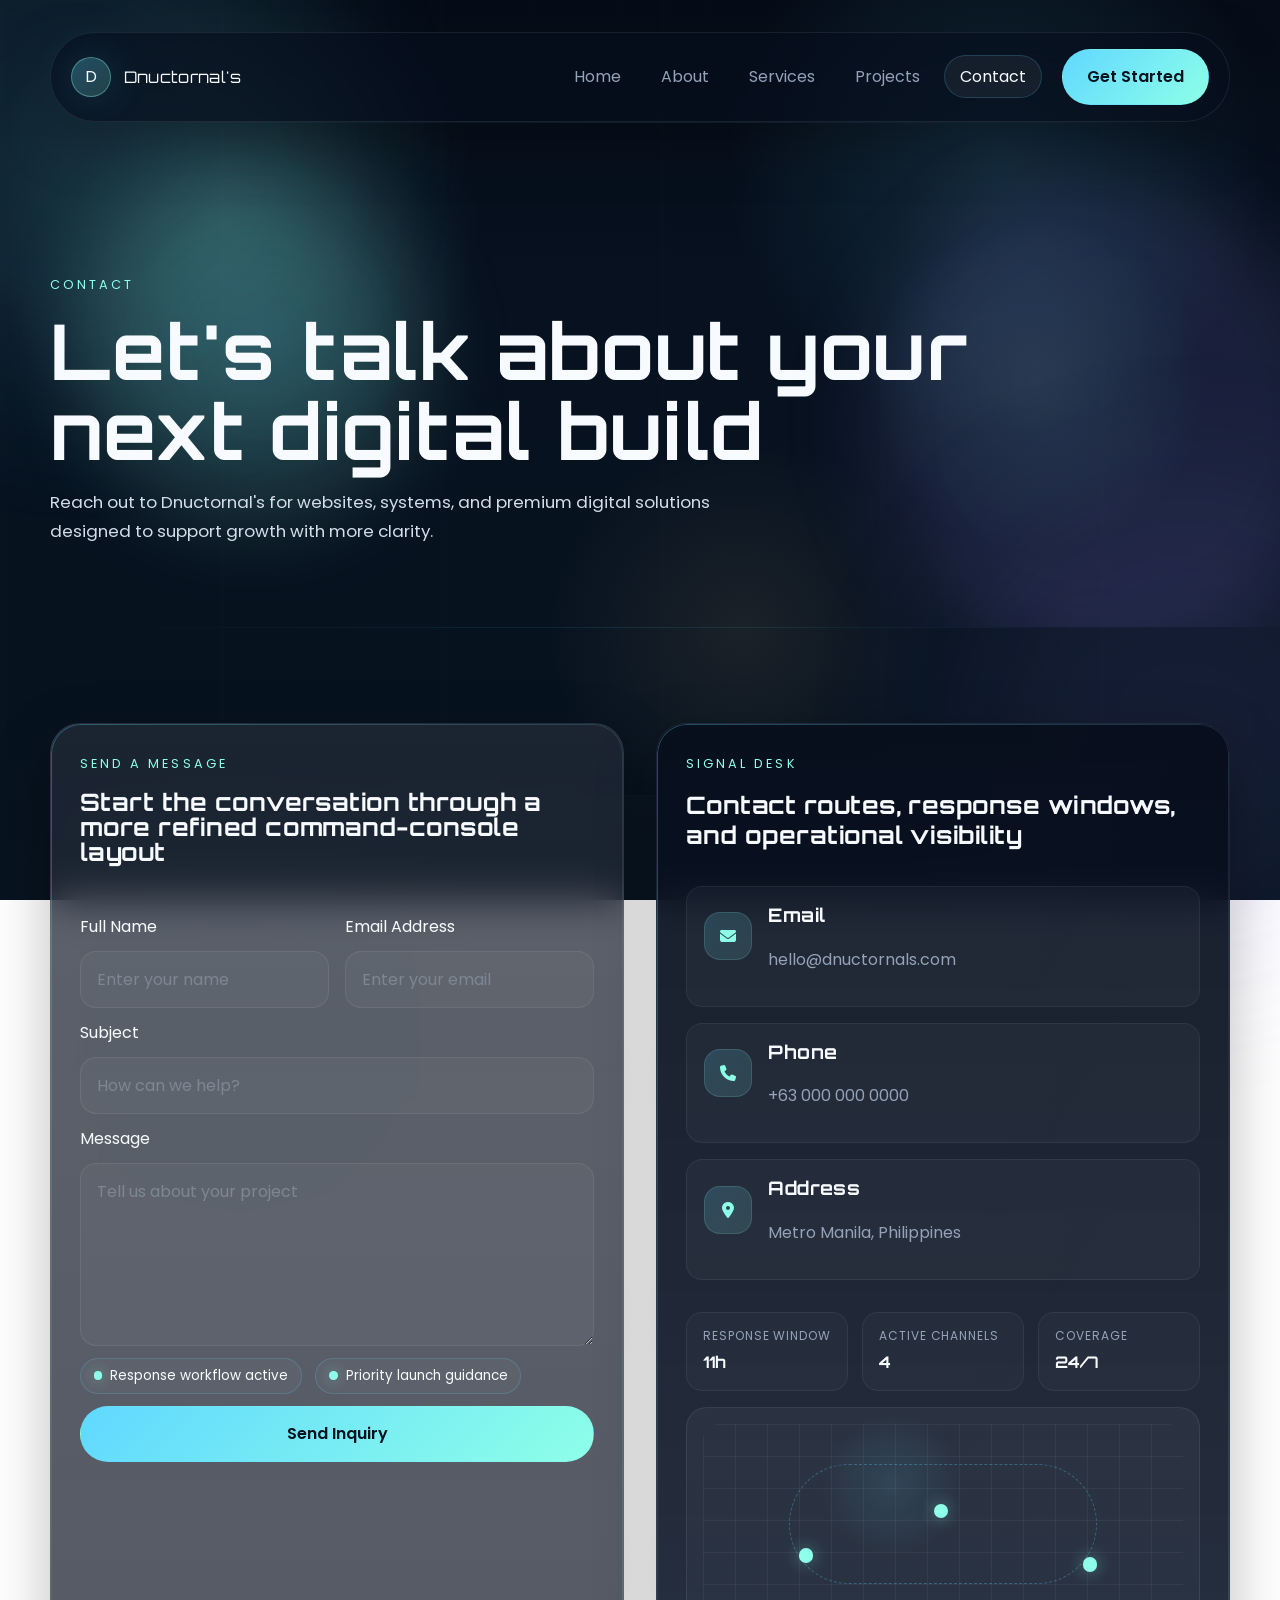
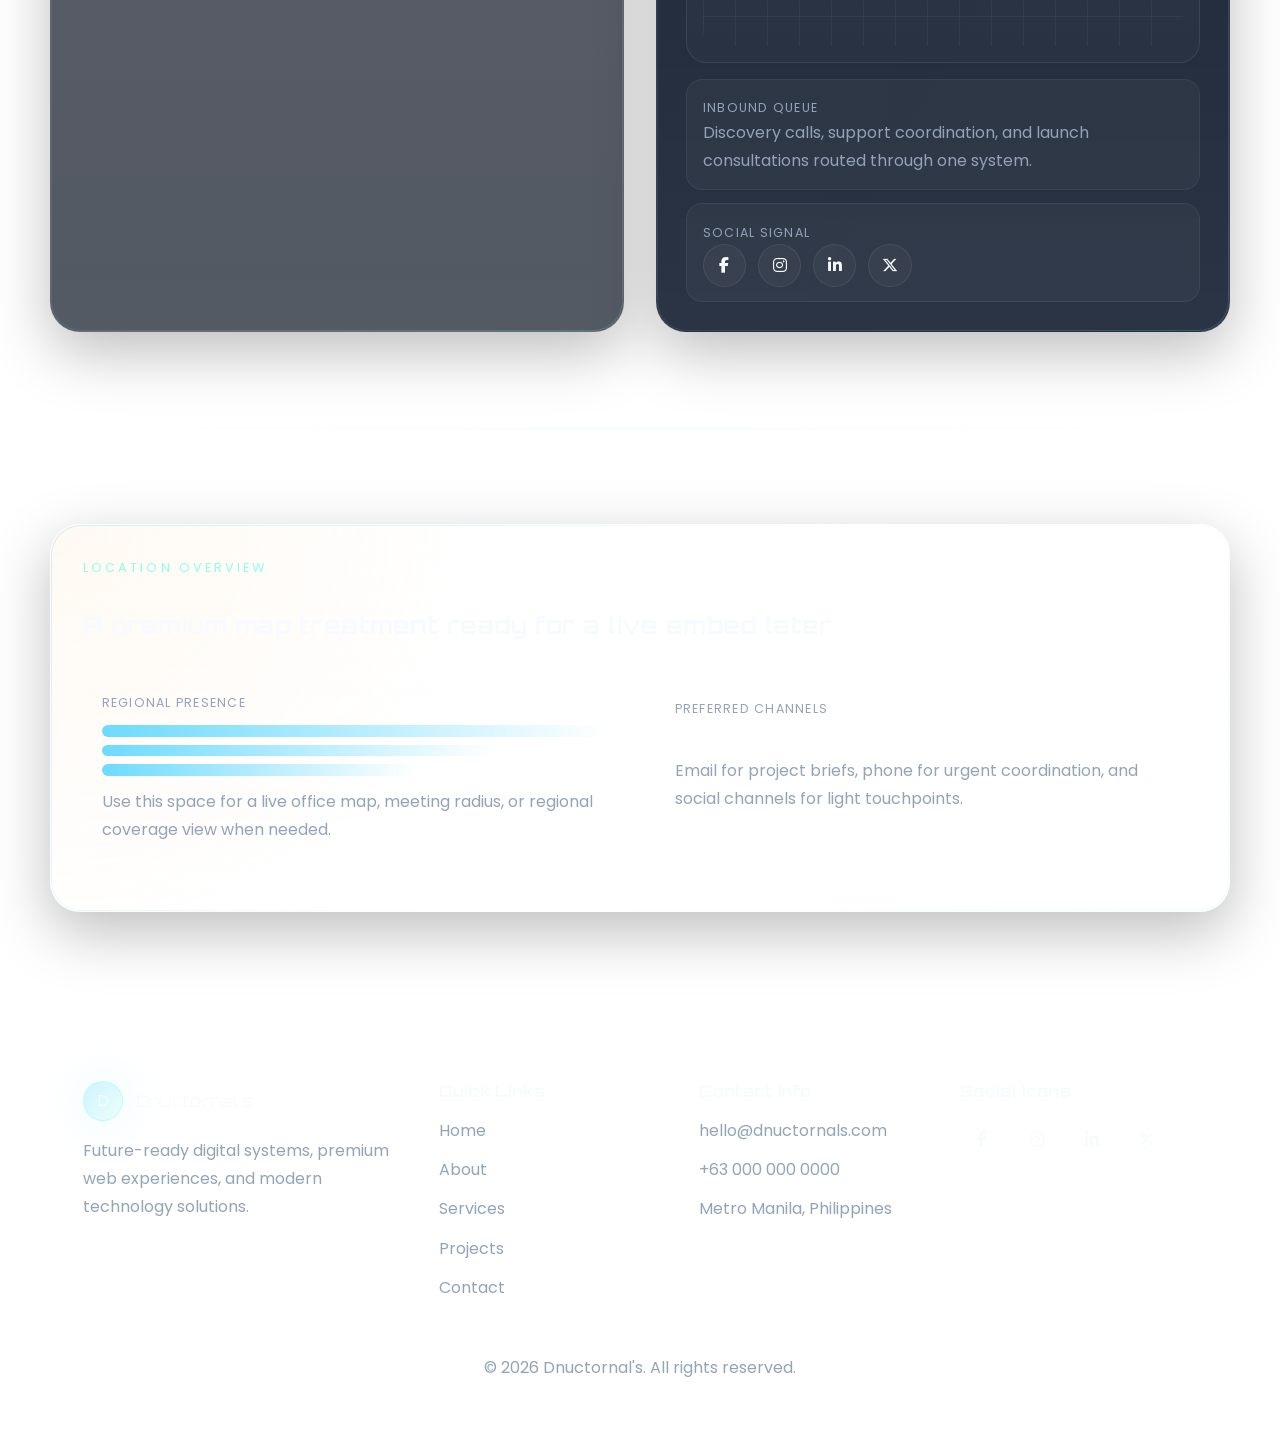
==== commit 873dd5b9: "update" ====
--- a/contact.html
+++ b/contact.html
@@ -3,21 +3,26 @@
 <head>
   <meta charset="UTF-8">
   <meta name="viewport" content="width=device-width, initial-scale=1.0">
-  <meta name="description" content="Contact Dnuctornal’s for future-ready web, system, and digital technology solutions.">
-  <title>Contact | Dnuctornal’s</title>
+  <meta name="description" content="Contact Dnuctornal's for future-ready web, system, and digital technology solutions.">
+  <title>Contact | Dnuctornal's</title>
   <link rel="preconnect" href="https://fonts.googleapis.com">
   <link rel="preconnect" href="https://fonts.gstatic.com" crossorigin>
   <link href="https://fonts.googleapis.com/css2?family=Orbitron:wght@500;600;700;800&family=Poppins:wght@300;400;500;600;700&display=swap" rel="stylesheet">
   <link rel="stylesheet" href="https://cdnjs.cloudflare.com/ajax/libs/font-awesome/6.5.2/css/all.min.css" crossorigin="anonymous" referrerpolicy="no-referrer">
   <link rel="stylesheet" href="css/style.css">
 </head>
-<body data-page="contact">
+<body data-page="contact" class="page-accent-contact">
   <div class="site-shell">
+    <div class="site-bg" aria-hidden="true">
+      <div class="site-noise"></div>
+      <div class="site-glow"></div>
+    </div>
+
     <header class="site-header">
       <nav class="navbar container" aria-label="Primary">
-        <a class="brand" href="index.html" aria-label="Dnuctornal’s home">
+        <a class="brand" href="index.html" aria-label="Dnuctornal's home">
           <span class="brand-mark">D</span>
-          <span class="brand-text">Dnuctornal’s</span>
+          <span class="brand-text">Dnuctornal's</span>
         </a>
         <button class="nav-toggle" type="button" aria-expanded="false" aria-controls="nav-menu" aria-label="Open menu">
           <span></span>
@@ -39,21 +44,25 @@
 
     <main>
       <section class="page-hero section">
-        <div class="container" data-reveal>
+        <div class="page-hero-atmosphere" aria-hidden="true">
+          <div class="mesh-glow" data-parallax data-depth="0.12" style="--glow-size: 20rem; --glow-top: 12%; --glow-left: 8%; --glow-color: rgba(96, 216, 255, 0.14);"></div>
+          <div class="mesh-glow" data-parallax data-depth="0.14" style="--glow-size: 24rem; --glow-top: 14%; --glow-right: 4%; --glow-color: rgba(142, 255, 232, 0.12);"></div>
+        </div>
+        <div class="container" data-reveal="up">
           <p class="eyebrow">Contact</p>
-          <h1>Let’s talk about your next digital build</h1>
+          <h1>Let's talk about your next digital build</h1>
           <p class="page-intro">
-            Reach out to Dnuctornal’s for websites, systems, and future-ready solutions designed to support growth.
+            Reach out to Dnuctornal's for websites, systems, and premium digital solutions designed to support growth with more clarity.
           </p>
         </div>
       </section>
 
-      <section class="section">
-        <div class="container contact-layout">
-          <div class="glass-card contact-panel" data-reveal>
+      <section class="section section-atmosphere">
+        <div class="container contact-console">
+          <div class="glass-card contact-panel" data-reveal="left">
             <div class="section-heading align-left">
               <p class="eyebrow">Send a Message</p>
-              <h2>We’d love to hear from you</h2>
+              <h2>Start the conversation through a more refined command-console layout</h2>
             </div>
             <form class="contact-form">
               <div class="form-grid">
@@ -74,48 +83,109 @@
                 Message
                 <textarea name="message" rows="6" placeholder="Tell us about your project"></textarea>
               </label>
+              <div class="pill-row">
+                <span class="status-pill">Response workflow active</span>
+                <span class="status-pill">Priority launch guidance</span>
+              </div>
               <button class="btn btn-primary" type="submit">Send Inquiry</button>
             </form>
           </div>
 
-          <div class="contact-aside">
-            <article class="glass-card contact-card" data-reveal>
-              <i class="fa-solid fa-envelope"></i>
-              <h3>Email</h3>
-              <p><a href="mailto:hello@dnuctornals.com">hello@dnuctornals.com</a></p>
-            </article>
-            <article class="glass-card contact-card" data-reveal>
-              <i class="fa-solid fa-phone"></i>
-              <h3>Phone</h3>
-              <p><a href="tel:+630000000000">+63 000 000 0000</a></p>
-            </article>
-            <article class="glass-card contact-card" data-reveal>
-              <i class="fa-solid fa-location-dot"></i>
-              <h3>Address</h3>
-              <p>Metro Manila, Philippines</p>
-            </article>
-            <article class="glass-card contact-card" data-reveal>
-              <i class="fa-solid fa-share-nodes"></i>
-              <h3>Social Media</h3>
-              <div class="social-links">
-                <a href="#" aria-label="Facebook"><i class="fa-brands fa-facebook-f"></i></a>
-                <a href="#" aria-label="Instagram"><i class="fa-brands fa-instagram"></i></a>
-                <a href="#" aria-label="LinkedIn"><i class="fa-brands fa-linkedin-in"></i></a>
-                <a href="#" aria-label="X"><i class="fa-brands fa-x-twitter"></i></a>
-              </div>
-            </article>
-          </div>
+          <aside class="console-panel dashboard-card" data-reveal="right">
+            <div class="console-header">
+              <div>
+                <p class="eyebrow">Signal Desk</p>
+                <h2>Contact routes, response windows, and operational visibility</h2>
+              </div>
+            </div>
+
+            <div class="contact-chip-grid reveal-group" data-stagger>
+              <article class="contact-chip" data-reveal="up">
+                <i class="fa-solid fa-envelope"></i>
+                <div>
+                  <h3>Email</h3>
+                  <p><a href="mailto:hello@dnuctornals.com">hello@dnuctornals.com</a></p>
+                </div>
+              </article>
+              <article class="contact-chip" data-reveal="up">
+                <i class="fa-solid fa-phone"></i>
+                <div>
+                  <h3>Phone</h3>
+                  <p><a href="tel:+630000000000">+63 000 000 0000</a></p>
+                </div>
+              </article>
+              <article class="contact-chip" data-reveal="up">
+                <i class="fa-solid fa-location-dot"></i>
+                <div>
+                  <h3>Address</h3>
+                  <p>Metro Manila, Philippines</p>
+                </div>
+              </article>
+            </div>
+
+            <div class="contact-metric-grid">
+              <article data-activate>
+                <span>Response Window</span>
+                <strong data-counter data-value="12" data-suffix="h">12h</strong>
+              </article>
+              <article data-activate>
+                <span>Active Channels</span>
+                <strong data-counter data-value="4">4</strong>
+              </article>
+              <article data-activate>
+                <span>Coverage</span>
+                <strong>24/7</strong>
+              </article>
+            </div>
+
+            <div class="console-map" data-parallax-group>
+              <div class="map-grid" data-parallax-layer data-depth="8">
+                <div class="map-route"></div>
+                <span class="map-node origin"></span>
+                <span class="map-node hub"></span>
+                <span class="map-node target"></span>
+              </div>
+            </div>
+
+            <div class="console-log reveal-group" data-stagger>
+              <article data-reveal="up">
+                <span class="mini-label">Inbound Queue</span>
+                <p>Discovery calls, support coordination, and launch consultations routed through one system.</p>
+              </article>
+              <article data-reveal="up">
+                <span class="mini-label">Social Signal</span>
+                <div class="social-links">
+                  <a href="#" aria-label="Facebook"><i class="fa-brands fa-facebook-f"></i></a>
+                  <a href="#" aria-label="Instagram"><i class="fa-brands fa-instagram"></i></a>
+                  <a href="#" aria-label="LinkedIn"><i class="fa-brands fa-linkedin-in"></i></a>
+                  <a href="#" aria-label="X"><i class="fa-brands fa-x-twitter"></i></a>
+                </div>
+              </article>
+            </div>
+          </aside>
         </div>
       </section>
 
       <section class="section">
         <div class="container">
-          <div class="glass-card map-placeholder" data-reveal>
-            <p class="eyebrow">Map Placeholder</p>
-            <h2>Location overview</h2>
-            <p>
-              A live map embed can be added here later for a physical office or meeting point.
-            </p>
+          <div class="map-placeholder spotlight-card" data-reveal="up">
+            <p class="eyebrow">Location Overview</p>
+            <h2>A premium map treatment ready for a live embed later</h2>
+            <div class="contact-layout">
+              <div class="contact-signal">
+                <span class="mini-label">Regional Presence</span>
+                <div class="progress-line" aria-hidden="true">
+                  <span></span>
+                  <span></span>
+                  <span></span>
+                </div>
+                <p>Use this space for a live office map, meeting radius, or regional coverage view when needed.</p>
+              </div>
+              <div class="contact-signal">
+                <span class="mini-label">Preferred Channels</span>
+                <p>Email for project briefs, phone for urgent coordination, and social channels for light touchpoints.</p>
+              </div>
+            </div>
           </div>
         </div>
       </section>
@@ -126,7 +196,7 @@
         <div>
           <a class="brand footer-brand" href="index.html">
             <span class="brand-mark">D</span>
-            <span class="brand-text">Dnuctornal’s</span>
+            <span class="brand-text">Dnuctornal's</span>
           </a>
           <p class="footer-copy">
             Future-ready digital systems, premium web experiences, and modern technology solutions.
@@ -161,7 +231,7 @@
         </div>
       </div>
       <div class="container footer-bottom">
-        <p>&copy; 2026 Dnuctornal’s. All rights reserved.</p>
+        <p>&copy; 2026 Dnuctornal's. All rights reserved.</p>
       </div>
     </footer>
   </div>
